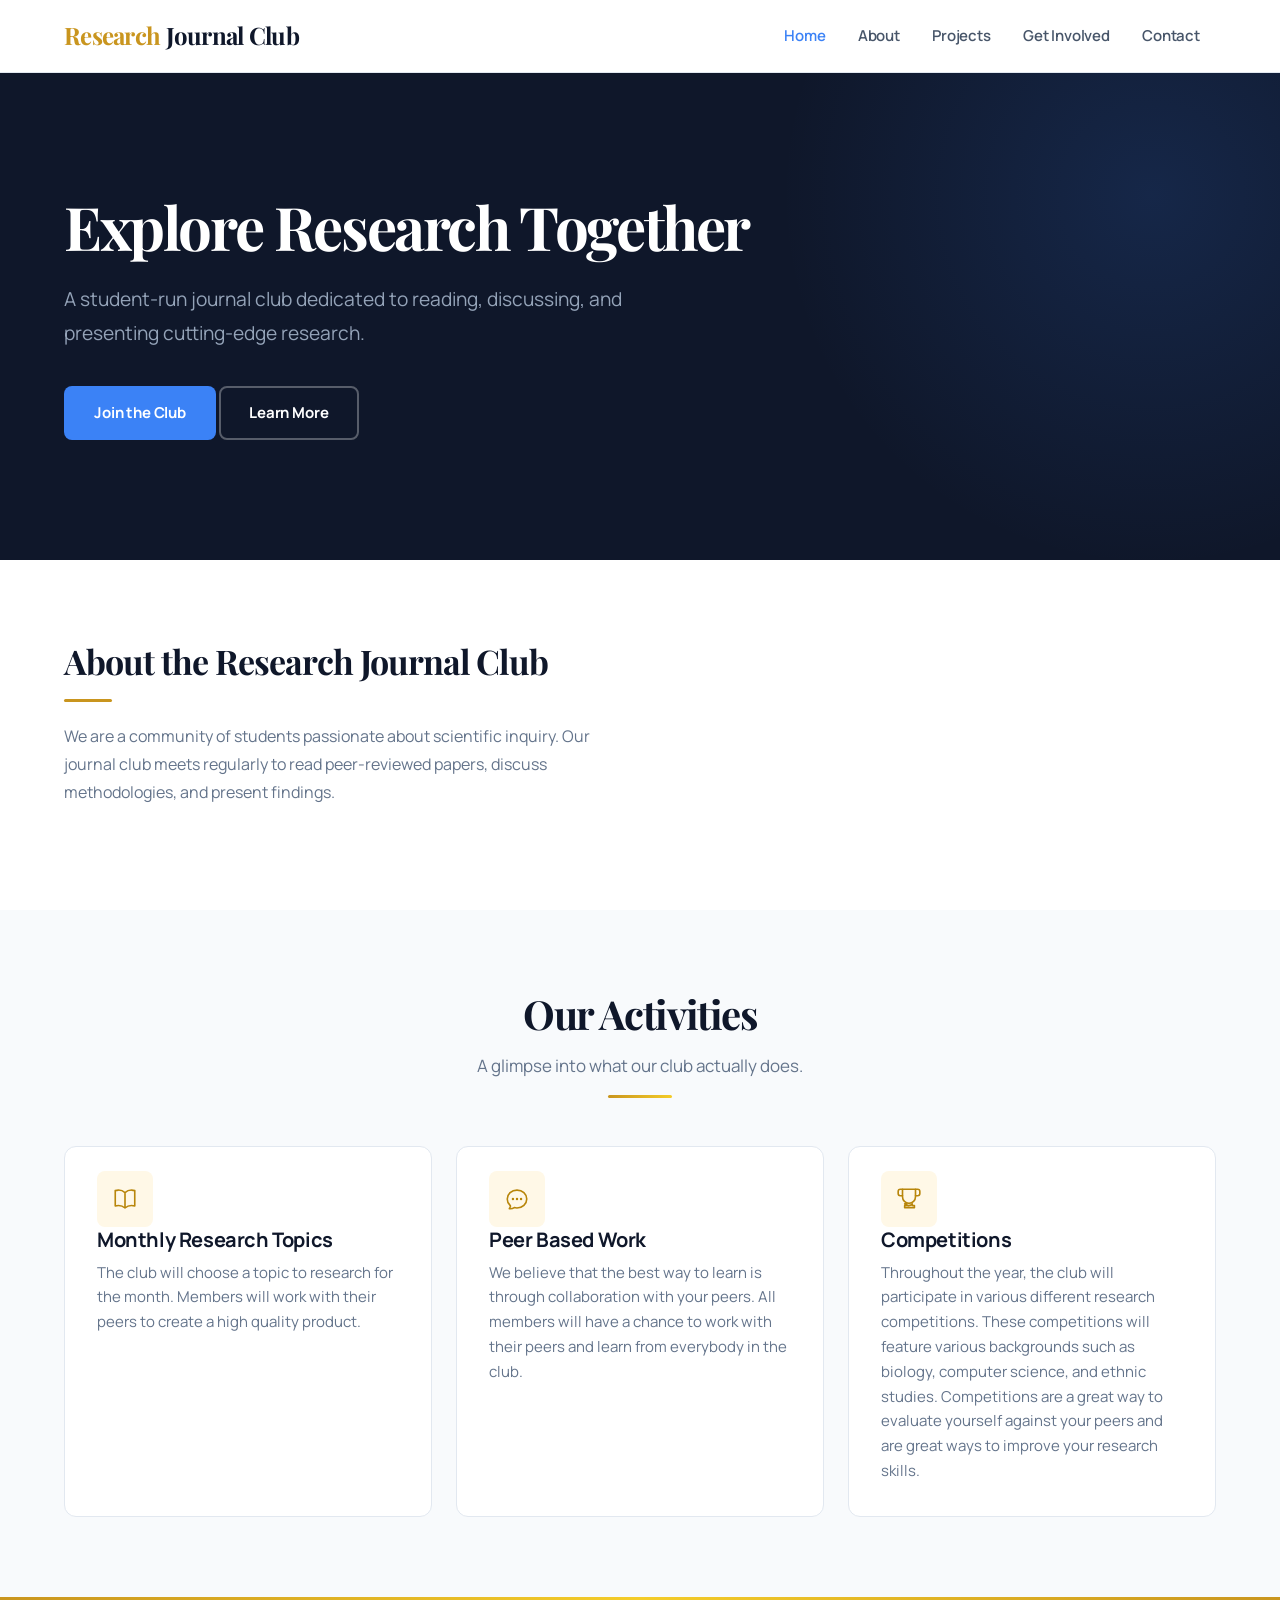
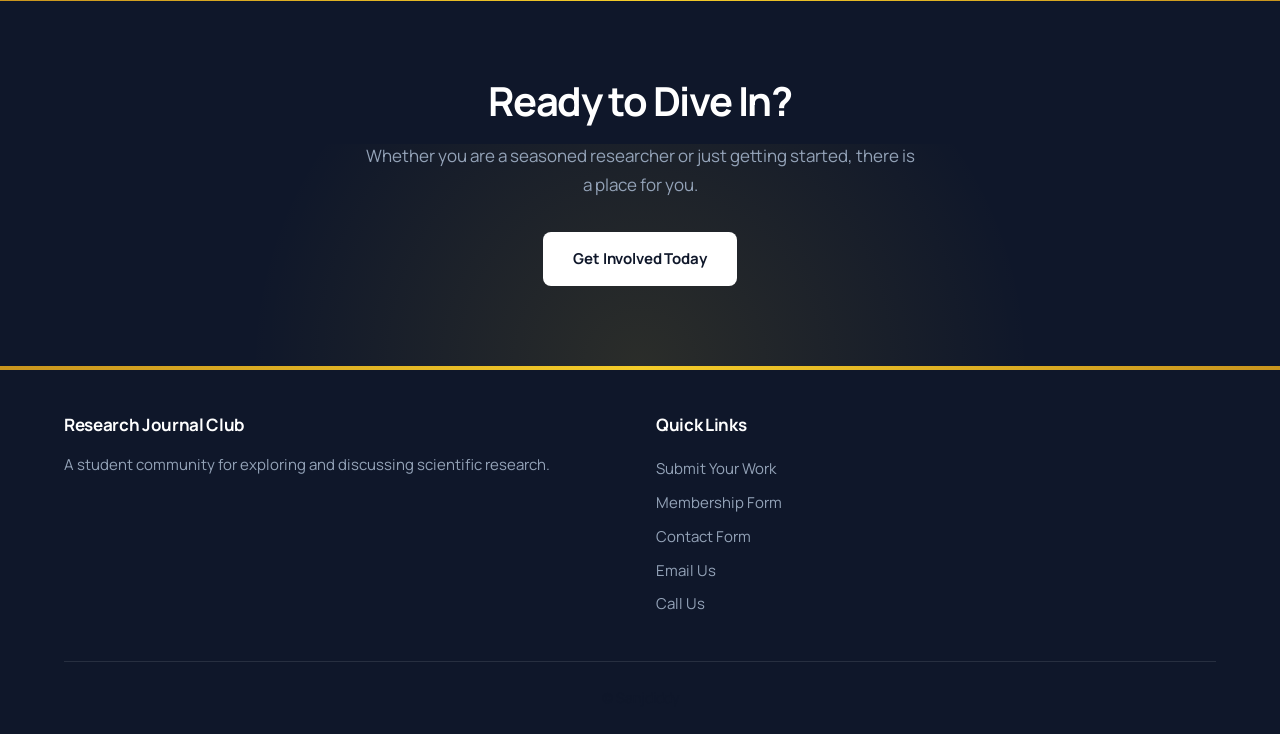
==== index.html @ c1b1b6e2 "Initial website" ====
<!DOCTYPE html>
<html lang="en">
<head>
  <meta charset="UTF-8">
  <meta name="viewport" content="width=device-width, initial-scale=1.0">
  <title>Research Journal Club — Home</title>
  <link rel="stylesheet" href="style.css">
  <link href="https://fonts.googleapis.com/css2?family=Manrope:wght@300;400;500;600;700;800&family=Playfair+Display:wght@600;700;800&display=swap" rel="stylesheet">
</head>
<body>
  <header class="site-header" id="siteHeader">
    <nav class="nav-container" aria-label="Main navigation">
      <div class="nav-brand"><a href="index.html"><span class="brand-research">Research</span> <span class="brand-club">Journal Club</span></a></div>
      <button class="mobile-menu-toggle" id="menuToggle" aria-label="Toggle navigation menu" aria-expanded="false">
        <span></span><span></span><span></span>
      </button>
      <ul class="nav-links" id="navLinks">
        <li><a href="index.html" class="active">Home</a></li>
        <li><a href="about.html">About</a></li>
        <li><a href="projects.html">Projects</a></li>
        <li><a href="get-involved.html">Get Involved</a></li>
        <li><a href="contact.html">Contact</a></li>
      </ul>
    </nav>
  </header>
  <main>
    <section class="hero hero-navy">
      <div class="container">
        <div class="hero-content">
          <h1 class="serif-heading">Explore Research Together</h1>
          <div class="gold-line"></div>
          <p>A student-run journal club dedicated to reading, discussing, and presenting cutting-edge research.</p>
          <a href="get-involved.html" class="btn btn-primary">Join the Club</a>
          <a href="about.html" class="btn btn-outline" style="border-color: rgba(255,255,255,0.3); color: #fff;">Learn More</a>
        </div>
      </div>
    </section>
    <section class="section">
      <div class="container">
        <div class="feature-row">
          <div class="feature-content">
            <h2 class="serif-heading">About the Research Journal Club</h2>
            <div class="gold-line"></div>
            <p>We are a community of students passionate about scientific inquiry. Our journal club meets regularly to read peer-reviewed papers, discuss methodologies, and present findings.</p>
          </div>
        </div>
      </div>
    </section>
    <section class="section section-alt">
      <div class="container">
        <div class="section-header"><h2 class="serif-heading">Our Activities</h2><p>A glimpse into what our club actually does.</p></div>
        <div class="cards-grid cards-3">
          <div class="card">
            <div class="card-icon"><svg xmlns="http://www.w3.org/2000/svg" fill="none" viewBox="0 0 24 24" stroke="currentColor" stroke-width="1.5"><path stroke-linecap="round" stroke-linejoin="round" d="M12 6.042A8.967 8.967 0 006 3.75c-1.052 0-2.062.18-3 .512v14.25A8.987 8.987 0 016 18c2.305 0 4.408.867 6 2.292m0-14.25a8.966 8.966 0 016-2.292c1.052 0 2.062.18 3 .512v14.25A8.987 8.987 0 0018 18a8.967 8.967 0 00-6 2.292m0-14.25v14.25"/></svg></div>
            <h3>Monthly Research Topics</h3>
            <p>The club will choose a topic to research for the month. Members will work with their peers to create a high quality product. </p>
          </div>
          <div class="card">
            <div class="card-icon"><svg xmlns="http://www.w3.org/2000/svg" fill="none" viewBox="0 0 24 24" stroke="currentColor" stroke-width="1.5"><path stroke-linecap="round" stroke-linejoin="round" d="M8.625 12a.375.375 0 11-.75 0 .375.375 0 01.75 0zm0 0H8.25m4.125 0a.375.375 0 11-.75 0 .375.375 0 01.75 0zm0 0H12m4.125 0a.375.375 0 11-.75 0 .375.375 0 01.75 0zm0 0h-.375M21 12c0 4.556-4.03 8.25-9 8.25a9.764 9.764 0 01-2.555-.337A5.972 5.972 0 015.41 20.97a5.969 5.969 0 01-.474-.065 4.48 4.48 0 00.978-2.025c.09-.457-.133-.901-.467-1.226C3.93 16.178 3 14.159 3 12c0-4.556 4.03-8.25 9-8.25s9 3.694 9 8.25z"/></svg></div>
            <h3>Peer Based Work</h3>
            <p>We believe that the best way to learn is through collaboration with your peers. All members will have a chance to work with their peers and learn from everybody in the club.</p>
          </div>
          <div class="card">
            <div class="card-icon"><svg xmlns="http://www.w3.org/2000/svg" fill="none" viewBox="0 0 24 24" stroke="currentColor" stroke-width="1.5"><path stroke-linecap="round" stroke-linejoin="round" d="M6 9H4a2 2 0 0 1-2-2V5a2 2 0 0 1 2-2h2"/><path stroke-linecap="round" stroke-linejoin="round" d="M18 9h2a2 2 0 0 0 2-2V5a2 2 0 0 0-2-2h-2"/><path stroke-linecap="round" stroke-linejoin="round" d="M6 3h12v7a6 6 0 0 1-12 0V3Z"/><path stroke-linecap="round" stroke-linejoin="round" d="M10 16.5v1.5H8v2h9v-2h-2v-1.5a4.5 4.5 0 0 1-7 0Z"/></svg></div>
            <h3>Competitions</h3>
            <p>Throughout the year, the club will participate in various different research competitions. These competitions will feature various backgrounds such as biology, computer science, and ethnic studies. Competitions are a great way to evaluate yourself against your peers and are great ways to improve your research skills.</p>
          </div>
        </div>
      </div>
    </section>
    <section class="cta-section">
      <div class="container">
        <h2>Ready to Dive In?</h2>
        <p>Whether you are a seasoned researcher or just getting started, there is a place for you.</p>
        <a href="get-involved.html" class="btn btn-white">Get Involved Today</a>
      </div>
    </section>
  </main>
  <footer class="site-footer">
    <div class="container">
      <div class="footer-grid cards-2">
        <div class="footer-col"><h4>Research Journal Club</h4><p style="font-size:0.938rem;color:var(--slate-400);line-height:1.7;">A student community for exploring and discussing scientific research.</p></div>
        <div class="footer-col"><h4>Quick Links</h4><a href="https://docs.google.com/forms/d/e/1FAIpQLSdiqnV3cC0em4yYWCjWFpfaemL8PCoftd0-HHiia-mF8Opkvw/viewform?usp=header" target="_blank" rel="noopener noreferrer">Submit Your Work</a><a href="https://docs.google.com/forms/d/e/1FAIpQLSd3scpPHXJg6j2N-tn0t7Pl6aq150WnOX9lQTNZ_n362Z5p2Q/viewform?usp=publish-editor" target="_blank" rel="noopener noreferrer">Membership Form</a><a href="https://docs.google.com/forms/d/e/1FAIpQLSfruUtHiaRtJwE3rYcjUU2Z2coV4j8yooAH_ouB8leFD3TGYA/viewform?usp=header" target="_blank" rel="noopener noreferrer">Contact Form</a><a href="mailto:researchjournalclubfhs@gmail.com">Email Us</a><a href="tel:+15106057849">Call Us</a></div>
      </div>
      <div class="footer-bottom"><p style="color:#0F172A;">&copy; Sanjdiddy</p></div>
    </div>
  </footer>
  <script src="script.js"></script>
</body>
</html>
---- style.css ----
:root {
  --navy-dark: #0F172A; --navy: #1E293B; --navy-light: #334155;
  --blue-primary: #3B82F6; --blue-hover: #2563EB; --blue-light: #EFF6FF; --blue-accent: #60A5FA;
  /* Gold accent (from USC Dornsife & ScienceSites) */
  --gold-primary: #C9951E; --gold-hover: #B8860B; --gold-light: #FFF8E7; --gold-accent: #F4CC29;
  --slate-50: #F8FAFC; --slate-100: #F1F5F9; --slate-200: #E2E8F0; --slate-300: #CBD5E1;
  --slate-400: #94A3B8; --slate-500: #64748B; --slate-600: #475569; --slate-800: #1E293B;
  --white: #FFFFFF; --text-primary: #1E293B; --text-secondary: #64748B; --text-light: #94A3B8;
  --border-color: #E2E8F0;
  --shadow-sm: 0 1px 2px rgba(0,0,0,0.05); --shadow-md: 0 4px 6px -1px rgba(0,0,0,0.1);
  --shadow-lg: 0 10px 15px -3px rgba(0,0,0,0.1); --shadow-xl: 0 20px 25px -5px rgba(0,0,0,0.1);
  --radius-sm: 4px; --radius-md: 8px; --radius-lg: 12px; --radius-full: 9999px;
  --transition: all 0.3s ease;
}
*, *::before, *::after { margin: 0; padding: 0; box-sizing: border-box; }
html { scroll-behavior: smooth; font-size: 16px; }
body {
  font-family: 'Manrope', -apple-system, BlinkMacSystemFont, 'Segoe UI', sans-serif;
  color: var(--text-primary); background: var(--white); line-height: 1.72;
  -webkit-font-smoothing: antialiased;
}
img { max-width: 100%; height: auto; display: block; }
a { color: inherit; text-decoration: none; }
.container { width: 100%; max-width: 1200px; margin: 0 auto; padding: 0 24px; }

/* Serif Heading Utility (Arc Institute style) */
.serif-heading { font-family: 'Playfair Display', Georgia, 'Times New Roman', serif; letter-spacing: -0.02em; line-height: 1.2; }

/* Header / Nav (USC Dornsife: gold/navy brand split) */
.site-header { position: sticky; top: 0; z-index: 1000; background: var(--white); border-bottom: 1px solid var(--border-color); transition: box-shadow 0.3s ease; }
.site-header.scrolled { box-shadow: var(--shadow-md); }
.nav-container { display: flex; align-items: center; justify-content: space-between; max-width: 1200px; margin: 0 auto; padding: 0 24px; height: 72px; }
.nav-brand a { font-family: 'Playfair Display', Georgia, serif; font-size: 1.5rem; font-weight: 700; letter-spacing: -0.03em; display: inline; }
.nav-brand .brand-research { color: var(--gold-primary); }
.nav-brand .brand-club { color: var(--navy-dark); }
.nav-links { display: flex; align-items: center; list-style: none; }
.nav-links a { padding: 8px 16px; font-size: 0.938rem; font-weight: 600; color: var(--slate-600); border-radius: var(--radius-sm); transition: var(--transition); margin-right: 4px; letter-spacing: -0.01em; }
.nav-links a:hover { color: var(--blue-primary); background: var(--blue-light); }
.nav-links a.active { color: var(--blue-primary); font-weight: 600; }
.nav-links a:last-child { margin-right: 0; }
.mobile-menu-toggle { display: none; flex-direction: column; gap: 5px; background: none; border: none; cursor: pointer; padding: 8px; }
.mobile-menu-toggle span { display: block; width: 24px; height: 2px; background: var(--navy-dark); transition: var(--transition); border-radius: 2px; }
.mobile-menu-toggle.active span:nth-child(1) { transform: rotate(45deg) translate(5px, 5px); }
.mobile-menu-toggle.active span:nth-child(2) { opacity: 0; }
.mobile-menu-toggle.active span:nth-child(3) { transform: rotate(-45deg) translate(5px, -5px); }

/* Buttons */
.btn { display: inline-flex; align-items: center; gap: 8px; padding: 12px 28px; font-size: 0.938rem; font-weight: 700; border-radius: var(--radius-md); cursor: pointer; transition: var(--transition); border: 2px solid transparent; text-align: center; justify-content: center; letter-spacing: -0.01em; }
.btn-primary { background: var(--blue-primary); color: var(--white); }
.btn-primary:hover { background: var(--blue-hover); transform: translateY(-1px); box-shadow: var(--shadow-md); }
.btn-outline { background: transparent; border-color: var(--blue-primary); color: var(--blue-primary); }
.btn-outline:hover { background: var(--blue-primary); color: var(--white); }
.btn-white { background: var(--white); color: var(--navy-dark); }
.btn-white:hover { background: var(--slate-100); }
/* Gold button variants */
.btn-gold { background: var(--gold-primary); color: var(--navy-dark); }
.btn-gold:hover { background: var(--gold-hover); transform: translateY(-2px); box-shadow: 0 4px 12px rgba(201,149,30,0.35); }
.btn-outline-gold { background: transparent; border-color: var(--gold-primary); color: var(--gold-hover); }
.btn-outline-gold:hover { background: var(--gold-primary); color: var(--navy-dark); }

/* Hero */
.hero { padding: 120px 0; }
.hero-navy { background: var(--navy-dark); color: var(--white); position: relative; overflow: hidden; }
.hero-navy::before { content:''; position:absolute; top:-50%; right:-20%; width:60%; height:150%; background: radial-gradient(circle, rgba(59,130,246,0.15) 0%, transparent 70%); pointer-events:none; }
.hero-content { max-width: 720px; position: relative; z-index: 1; }
.hero h1 { font-size: 3.75rem; letter-spacing: -0.04em; margin-bottom: 24px; line-height: 1.1; }
.hero p { font-size: 1.2rem; color: var(--slate-400); max-width: 600px; margin-bottom: 36px; line-height: 1.75; }

/* Page Hero */
.page-hero { padding: 80px 0; background: var(--slate-50); text-align: center; }
.page-hero h1 { font-size: 3rem; color: var(--navy-dark); letter-spacing: -0.04em; margin-bottom: 16px; line-height: 1.15; }
.page-hero p { font-size: 1.125rem; color: var(--text-secondary); max-width: 640px; margin: 0 auto; line-height: 1.65; }

/* Section Base */
.section { padding: 80px 0; }
.section-alt { background: var(--slate-50); }
.section-header { text-align: center; margin-bottom: 48px; }
.section-header h2 { font-size: 2.5rem; color: var(--navy-dark); letter-spacing: -0.035em; margin-bottom: 14px; line-height: 1.2; }
.section-header p { font-size: 1.063rem; color: var(--text-secondary); max-width: 560px; margin: 0 auto; line-height: 1.6; }

/* Cards */
.cards-grid { display: grid; gap: 24px; }
.cards-3 { grid-template-columns: repeat(3, 1fr); }
.cards-2 { grid-template-columns: repeat(2, 1fr); }
.card { background: var(--white); border: 1px solid var(--border-color); border-radius: var(--radius-lg); padding: 24px 32px 32px; transition: var(--transition); }
.card h3 { font-size: 1.25rem; color: var(--navy-dark); margin-bottom: 8px; letter-spacing: -0.02em; line-height: 1.3; }
.card p { font-size: 0.938rem; color: var(--text-secondary); line-height: 1.65; }
.card:hover { transform: translateY(-4px); box-shadow: var(--shadow-lg); border-color: var(--blue-accent); }

/* Feature Row */
.feature-row { display: grid; gap: 48px; align-items: center; margin-bottom: 64px; }
.feature-row:last-child { margin-bottom: 0; }
.feature-row.reverse .feature-content { order: 2; }
.feature-row.reverse .feature-image { order: 1; }
.feature-content h2 { font-family: 'Playfair Display', Georgia, serif; font-size: 2.125rem; color: var(--navy-dark); margin-bottom: 16px; letter-spacing: -0.03em; line-height: 1.25; }
/* Gold line under feature title */
.feature-content .gold-line { width: 48px; height: 3px; background: var(--gold-primary); border-radius: 2px; margin-bottom: 20px; }
.feature-content p { color: var(--text-secondary); font-size: 1rem; line-height: 1.75; margin-bottom: 24px; }

/* Mission Vision Section - Image Column */
.mission-feature-row { grid-template-columns: 1fr 1fr; gap: 100px; }
.mission-image-col { display: flex; flex-direction: column; align-items: center; justify-content: center; padding: 24px; }
.mission-image { width: 100%; max-width: 520px; height: auto; border-radius: var(--radius-lg); box-shadow: var(--shadow-lg); object-fit: cover; }
.mission-image-caption { text-align: center; font-family: 'Manrope', -apple-system, BlinkMacSystemFont, 'Segoe UI', sans-serif; font-size: 0.938rem; color: var(--text-secondary); line-height: 1.7; margin-top: 16px; max-width: 480px; }

/* Placeholders */
.img-placeholder, .feature-image-placeholder { background: linear-gradient(135deg, var(--slate-100), var(--slate-200)); border-radius: var(--radius-lg); display: flex; align-items: center; justify-content: center; color: var(--text-light); font-size: 0.875rem; }

/* Badges / Tags (Arc Institute publication badges) */
.badge-row { display: flex; gap: 8px; align-items: center; flex-wrap: wrap; margin-bottom: 16px; }
.badge-pill { display: inline-flex; align-items: center; gap: 6px; padding: 4px 12px; font-size: 0.813rem; font-weight: 600; border-radius: var(--radius-full); letter-spacing: 0.02em; text-transform: uppercase; }
.badge-gold { background: var(--gold-light); color: var(--gold-hover); }
.badge-blue { background: var(--blue-light); color: var(--blue-primary); }
.badge-outline { border: 1px solid var(--border-color); color: var(--text-secondary); background: transparent; }

/* Steps (with gold gradient number) */
.steps { counter-reset: step; }
.step-item { position: relative; padding-left: 64px; }
.step-number { position: absolute; left: 0; top: 0; width: 44px; height: 44px; background: linear-gradient(135deg, var(--gold-primary), var(--gold-accent)); color: var(--navy-dark); border-radius: var(--radius-full); display: flex; align-items: center; justify-content: center; font-weight: 700; font-size: 1.125rem; }
.step-item h3 { font-size: 1.188rem; color: var(--navy-dark); margin-bottom: 8px; letter-spacing: -0.02em; line-height: 1.4; font-weight: 700; }
.step-item p { color: var(--text-secondary); font-size: 0.938rem; line-height: 1.6; }

/* CTA */
.cta-section { background: var(--navy-dark); padding: 80px 0; text-align: center; color: var(--white); }
.cta-section h2 { font-size: 2.5rem; margin-bottom: 16px; letter-spacing: -0.035em; line-height: 1.2; }
.cta-section p { color: var(--slate-400); max-width: 560px; margin: 0 auto 32px; font-size: 1.063rem; line-height: 1.75; }

/* Footer */
.site-footer { background: var(--navy-dark); color: var(--slate-400); padding: 48px 0 24px; }
.footer-grid { display: grid; gap: 32px; margin-bottom: 40px; }
.footer-col h4 { color: var(--white); font-size: 1.063rem; font-weight: 700; margin-bottom: 16px; letter-spacing: -0.02em; line-height: 1.3; }
.footer-col a { display: block; padding: 4px 0; font-size: 0.938rem; color: var(--slate-400); transition: var(--transition); }
.footer-col a:hover { color: var(--gold-accent); }
.footer-bottom { border-top: 1px solid rgba(255,255,255,0.1); padding-top: 24px; text-align: center; font-size: 0.875rem; }

/* ============================================================
   RESPONSIVE DESIGN — fluid typography & mobile-first breakpoints
   Targets: phones (320–480px), large phones / small tablets (481–768px)
           iPads / landscape phones (769–1024px), laptops+ (1025px+)
   ============================================================ */

/* -- Large phones & small tablets (max 768px) -- */
@media (max-width: 768px) {
  /* Fluid hero heading — scales down from ~3.75rem to ~2.5rem */
  .hero    { padding: 60px 0; }
  .hero h1 { font-size: clamp(2rem, 5vw, 2.75rem); letter-spacing: -0.03em; }
  .hero p  { font-size: 1rem; margin-bottom: 28px; }

  /* Page hero */
  .page-hero { padding: 48px 0 56px; }
  .page-hero h1 { font-size: clamp(1.75rem, 4vw, 2.25rem); letter-spacing: -0.03em; }
  .page-hero p  { font-size: 1rem; }

  /* Sections */
  .section    { padding: 48px 0; }
  .section-header h2,
  .feature-content h2 { font-size: clamp(1.5rem, 3.5vw, 1.875rem); }

  /* Feature rows stack on small screens */
  .feature-row,
  .feature-row.reverse { grid-template-columns: 1fr; gap: 24px; }
  .feature-row.reverse .feature-content,
  .feature-row.reverse .feature-image { order: unset; }
  .feature-content p  { font-size: 0.938rem; margin-bottom: 16px; }

  /* Cards — single column */
  .cards-3, .cards-2 { grid-template-columns: 1fr; }
  .card               { padding: 20px 24px 28px; }

  /* Footer */
  .footer-grid    { gap: 24px; }
  .btn            { width: 100%; justify-content: center; }

  /* Buttons — bigger tap targets on touch devices */
  .btn      { padding: 14px 28px; min-height: 48px; }

  /* Section header smaller subtitle */
  .section-header p    { font-size: 0.938rem; max-width: 100%; }
}

/* -- iPads & large phones / landscape (max 1024px) -- */
@media (max-width: 1024px) and (min-width: 769px) {
  /* Cards go to 2 columns on tablets */
  .cards-3     { grid-template-columns: repeat(2, 1fr); }

  /* Slightly reduced section padding for tablet */
  .section     { padding: 56px 0; }
  .hero        { padding: 80px 0; }
  .hero h1     { font-size: clamp(2rem, 3.5vw, 3rem); }
  .page-hero   { padding: 64px 0; }
  .page-hero h1 { font-size: clamp(1.75rem, 3vw, 2.75rem); }

  /* Footer keeps 2 columns on tablets */
  .footer-grid    { grid-template-columns: repeat(2, 1fr); }

  /* Feature rows stay stacked */
  .feature-row,
  .feature-row.reverse { grid-template-columns: 1fr; gap: 32px; }
}

/* -- Laptops & desktops (min 1025px) — keep original defaults -- */
@media (min-width: 1025px) {
  .cards-3     { grid-template-columns: repeat(3, 1fr); }
  .feature-row,
  .feature-row.reverse { grid-template-columns: 1fr 1fr; gap: 48px; }
}

/* -- Phones (max 480px) — tighter spacing & smaller type -- */
@media (max-width: 480px) {
  .container              { padding: 0 16px; }
  .hero                   { padding: 48px 0 56px; }
  .hero h1                { font-size: clamp(1.75rem, 6vw, 2.25rem); }
  .page-hero              { padding: 36px 0 44px; }
  .page-hero h1           { font-size: clamp(1.5rem, 5vw, 2rem); }
  .section                { padding: 36px 0; }
  .section-header         { margin-bottom: 28px; }
  .section-header h2      { font-size: clamp(1.375rem, 4vw, 1.625rem); }
  .cta-section            { padding: 48px 0; }
  .cta-section h2         { font-size: clamp(1.5rem, 5vw, 2rem); }
  .cta-section p          { font-size: 0.938rem; margin-bottom: 24px; }
  .site-footer            { padding: 32px 0 16px; }
  .footer-grid            { grid-template-columns: 1fr; gap: 20px; }
  .footer-bottom          { padding-top: 16px; }
  .card                   { padding: 16px 20px 24px; }
  .card h3                { font-size: 1.125rem; margin-bottom: 6px; }
  .feature-content h2     { font-size: clamp(1.375rem, 4vw, 1.625rem); margin-bottom: 10px; }
  .feature-row            { gap: 20px; margin-bottom: 48px; }

  /* Nav menu tighter on very small phones */
  .nav-links              { padding: 24px 16px; gap: 2px; }
  .hero p                 { font-size: 0.938rem; max-width: 100%; margin-bottom: 24px; }
}

/* -- Very small phones (max 360px) — ultra compact -- */
@media (max-width: 360px) {
  .container              { padding: 0 12px; }
  .hero                   { padding: 36px 0 44px; }
  .hero h1                { font-size: clamp(1.5rem, 7vw, 2rem); }
  .page-hero h1           { font-size: 1.375rem; }
  .section-header h2      { font-size: 1.375rem; }
  .cta-section h2         { font-size: 1.375rem; }
  .card                   { padding: 14px 16px 20px; }
  .btn                    { width: 100%; padding: 12px 20px; font-size: 0.875rem; }
}

@media (max-width: 992px) {
  /* Hide desktop horizontal nav on smaller screens */
  .nav-links { display: none !important; }

  /* Mobile dropdown panel below navbar */
  .nav-links.open {
    display: flex !important;
    position: fixed;
    top: 72px;
    left: 0;
    right: 0;
    background: var(--white);
    flex-direction: column;
    align-items: stretch;
    padding: 8px 0;
    gap: 2px;
    box-shadow: 0 8px 30px rgba(0, 0, 0, 0.12);
    z-index: 999;
    max-height: calc(100vh - 72px);
    overflow-y: auto;
    -webkit-overflow-scrolling: touch;
    animation: slideDown 0.3s ease forwards;
  }

  .nav-links a {
    font-size: 1rem;
    padding: 14px 28px;
    width: 100%;
    text-align: center;
    letter-spacing: -0.01em;
  }

  /* Show hamburger button */
  .mobile-menu-toggle { display: flex; z-index: 1001; }
}

@keyframes slideDown {
  from { opacity: 0; transform: translateY(-8px); }
  to   { opacity: 1; transform: translateY(0); }
}

body.menu-open { overflow: hidden; }
/* Card Icon (clean SVG illustration boxes — from Columbia Sites) */
.card-icon { width: 56px; height: 56px; border-radius: var(--radius-md); background: var(--gold-light); color: var(--gold-hover); display: flex; align-items: center; justify-content: center; flex-shrink: 0; }
.card-icon svg { width: 26px; height: 26px; }

/* Card gold top border reveal on hover */
.card { position: relative; overflow: hidden; }
.card::before { content: ''; position: absolute; top: 0; left: 0; right: 0; height: 3px; background: linear-gradient(90deg, var(--gold-primary), var(--gold-accent)); transform: scaleX(0); transform-origin: left; transition: transform 0.35s ease; z-index: 1; }
.card:hover::before { transform: scaleX(1); }

/* Hero serif headings */
.hero h1 { font-family: 'Playfair Display', Georgia, serif; }

/* Page hero serif heading */
.page-hero h1 { font-family: 'Playfair Display', Georgia, serif; }

/* Section header serif heading with gold divider */
.section-header { position: relative; }
.section-header h2 { font-family: 'Playfair Display', Georgia, serif; }
.section-header::after { content: ''; display: block; width: 64px; height: 3px; background: linear-gradient(90deg, var(--gold-primary), var(--gold-accent)); margin: 16px auto 0; border-radius: 2px; }

/* CTA with gold gradient top bar */
.cta-section { position: relative; overflow: hidden; }
.cta-section::before { content: ''; position: absolute; top: 0; left: 0; right: 0; height: 4px; background: linear-gradient(90deg, var(--gold-primary), var(--gold-accent), var(--gold-primary)); }
.cta-section .container { position: relative; z-index: 1; }
.cta-section::after { content: ''; position: absolute; bottom: -60%; left: 50%; transform: translateX(-50%); width: 80%; height: 120%; background: radial-gradient(circle, rgba(244,204,41,0.12) 0%, transparent 70%); pointer-events: none; }

/* Footer with gold top bar */
.site-footer { position: relative; overflow: hidden; }
.site-footer::before { content: ''; position: absolute; top: 0; left: 0; right: 0; height: 4px; background: linear-gradient(90deg, var(--gold-primary), var(--gold-accent), var(--gold-primary)); }

/* Badge for dark backgrounds */
.badge-light { border: 1px solid rgba(255,255,255,0.35); color: var(--slate-300); background: rgba(255,255,255,0.06); }

/* =========================================
   Research Ideas Section Styling
   ========================================= */
.research-ideas-list {
  display: flex;
  flex-direction: column;
  gap: 0;
  max-width: 900px;
  margin: 0 auto;
}

.research-idea-card {
  display: flex;
  align-items: flex-start;
  gap: 28px;
  padding: 32px 36px;
  background: var(--white);
  border-radius: var(--radius-lg);
  transition: var(--transition);
}

.research-idea-card:hover {
  background: var(--slate-50);
  box-shadow: var(--shadow-md);
}

.research-idea-right-image {
  flex-shrink: 0;
  width: 200px;
  height: 260px;
  object-fit: cover;
  border-radius: var(--radius-md);
  box-shadow: var(--shadow-md);
}

.research-idea-images-stack {
  display: flex;
  flex-direction: column;
  gap: 16px;
  flex-shrink: 0;
  width: 200px;
}

.research-idea-number {
  flex-shrink: 0;
  width: 64px;
  height: 64px;
  display: flex;
  align-items: center;
  justify-content: center;
  font-family: 'Playfair Display', Georgia, serif;
  font-size: 2rem;
  font-weight: 800;
  color: var(--gold-primary);
  border: 2px dashed var(--gold-primary);
  border-radius: var(--radius-md);
  line-height: 1;
}

.research-idea-content {
  flex: 1;
  min-width: 0;
}

.research-idea-title {
  font-family: 'Playfair Display', Georgia, serif;
  font-size: 1.375rem;
  font-weight: 700;
  color: var(--navy-dark);
  margin-bottom: 12px;
  line-height: 1.35;
}

.research-idea-image {
  width: 100%;
  max-width: 100%;
  height: auto;
  border-radius: var(--radius-md);
  margin-bottom: 16px;
  object-fit: cover;
}

.prompts-label {
  font-weight: 700;
  font-size: 0.938rem;
  color: var(--navy-dark);
  margin-bottom: 8px;
}

.prompts-list {
  list-style: none;
  padding-left: 0;
  margin: 0;
}

.prompts-list li {
  position: relative;
  padding-left: 22px;
  margin-bottom: 10px;
  font-size: 0.938rem;
  color: var(--text-secondary);
  line-height: 1.65;
}

.prompts-list li::before {
  content: '◆';
  position: absolute;
  left: 0;
  top: 0;
  color: var(--gold-primary);
  font-size: 0.55rem;
  line-height: 1.72;
}

.research-idea-separator {
  height: 28px;
  margin: 0 36px;
  position: relative;
}

.research-idea-separator::before {
  content: '';
  position: absolute;
  left: 0;
  right: 50%;
  top: 50%;
  height: 2px;
  background-image: repeating-linear-gradient(
    to right,
    var(--gold-primary) 0,
    var(--gold-primary) 10px,
    transparent 10px,
    transparent 18px
  );
}

@media (max-width: 768px) {
  .research-idea-card {
    flex-direction: column;
    gap: 16px;
    padding: 24px 20px;
  }

  .research-idea-number {
    width: 52px;
    height: 52px;
    font-size: 1.5rem;
  }

  .research-idea-title {
    font-size: 1.188rem;
  }

  .prompts-list li {
    font-size: 0.875rem;
  }

  .research-idea-separator {
    padding: 0 20px;
  }
}
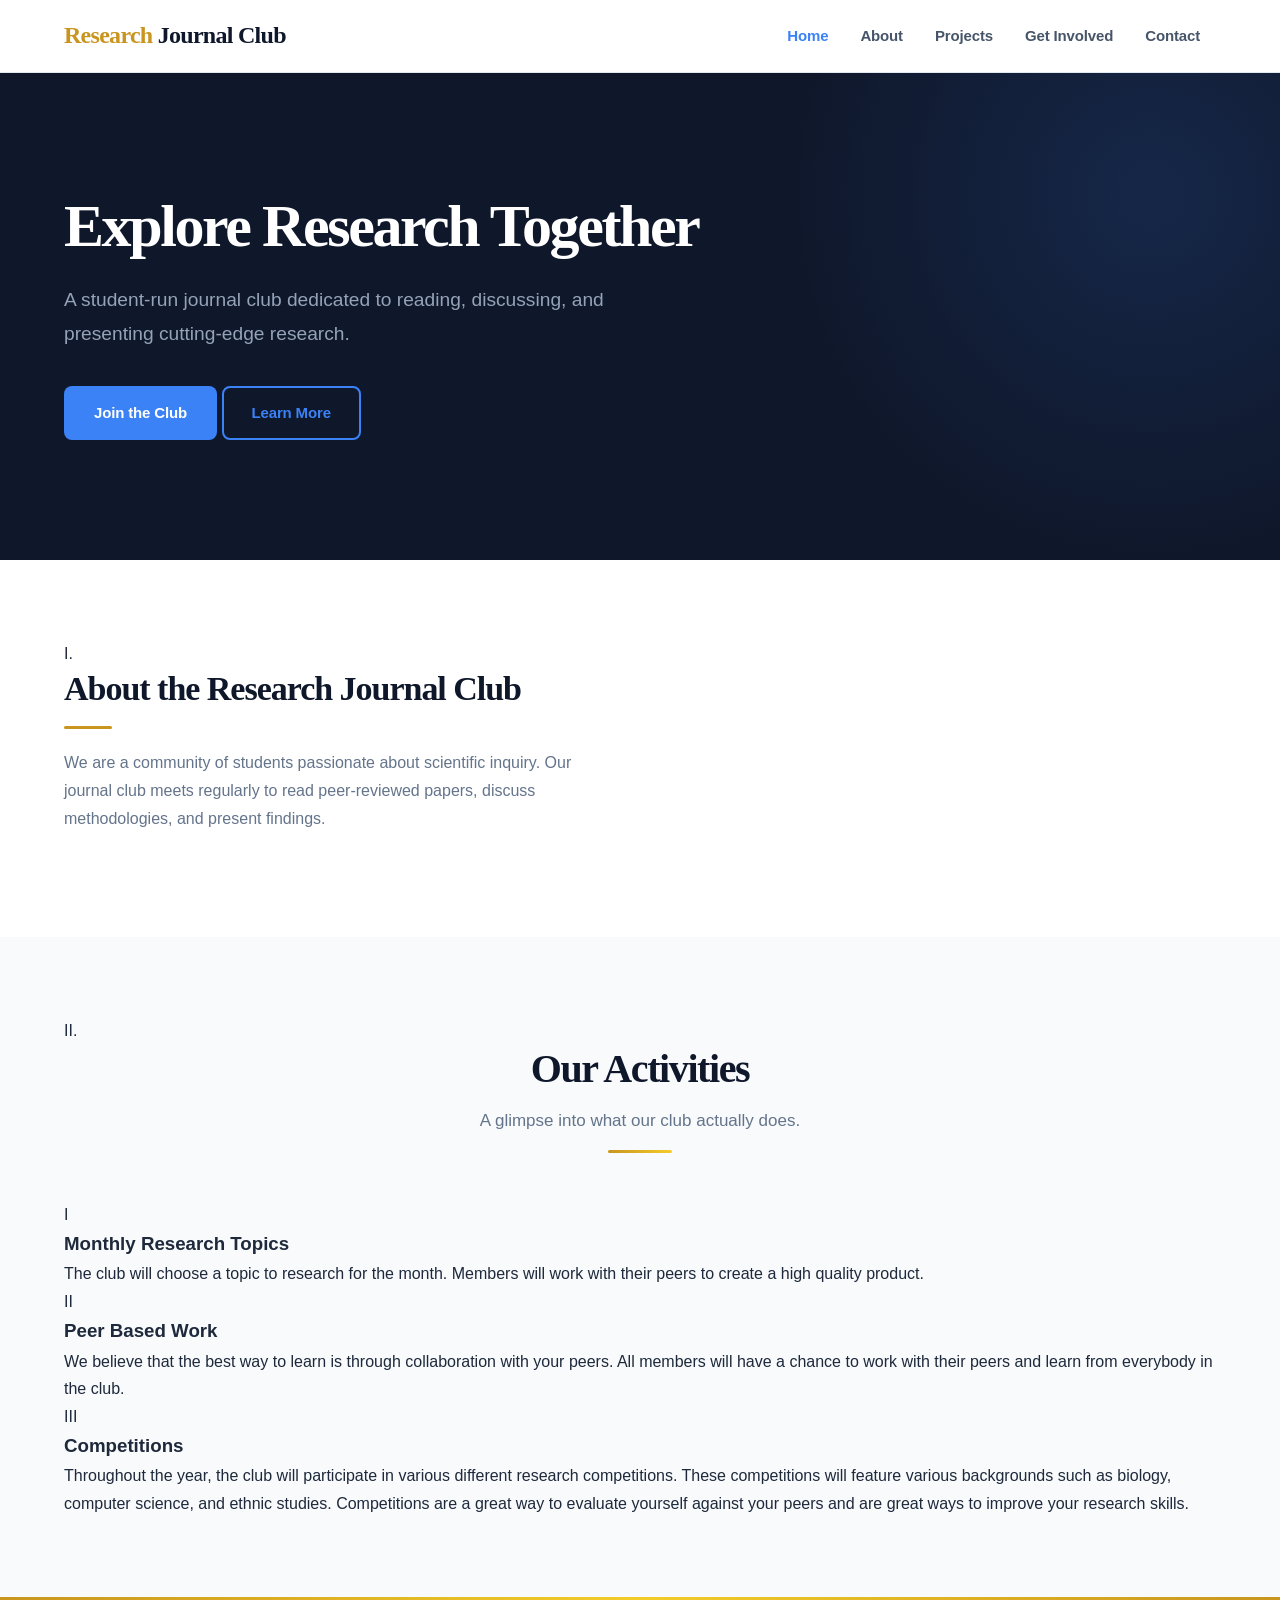
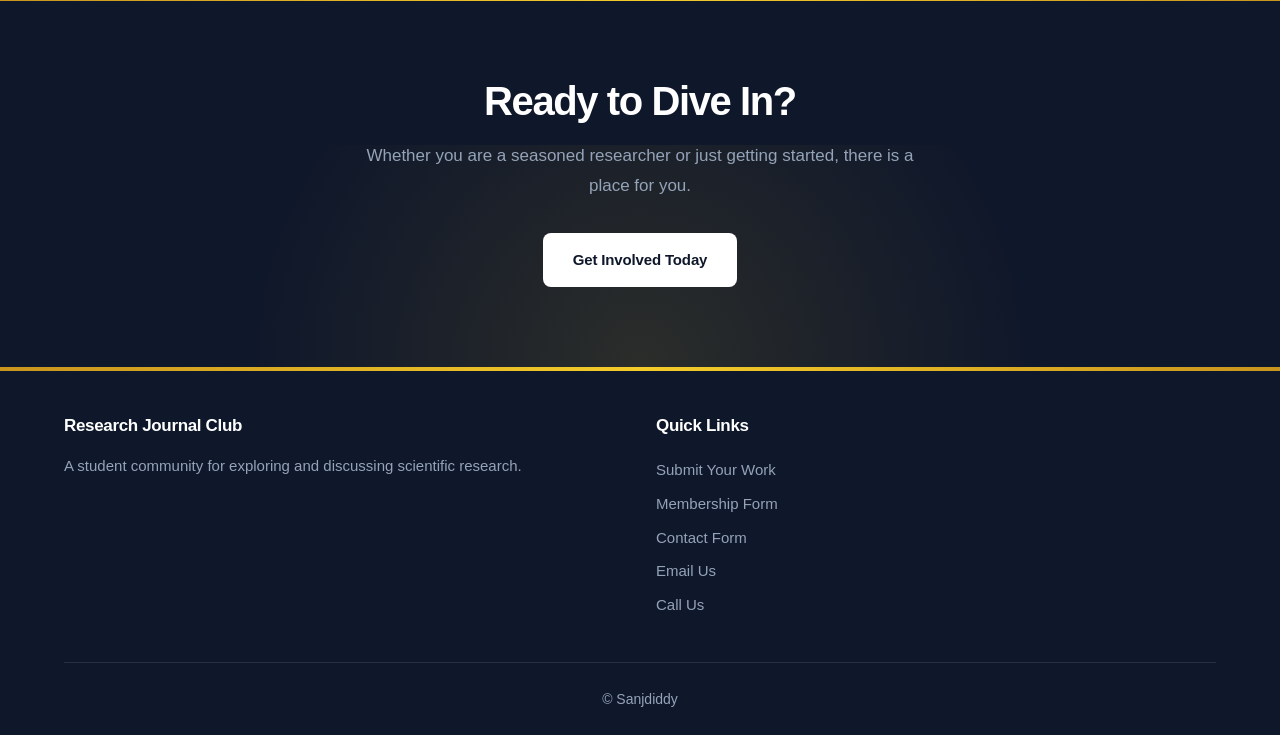
==== commit 62b93c7d: "Replace font link and update button styles" ====
--- a/index.html
+++ b/index.html
@@ -5,7 +5,7 @@
   <meta name="viewport" content="width=device-width, initial-scale=1.0">
   <title>Research Journal Club — Home</title>
   <link rel="stylesheet" href="style.css">
-  <link href="https://fonts.googleapis.com/css2?family=Manrope:wght@300;400;500;600;700;800&family=Playfair+Display:wght@600;700;800&display=swap" rel="stylesheet">
+  <link href="https://fonts.googleapis.com/css2?family=Fraunces:ital,wght@0,400;0,500;0,600;0,700;0,900;1,500;1,600&family=Source+Serif+4:ital,wght@0,400;0,500;0,600;0,700;1,400&family=IBM+Plex+Mono:wght@400;500;600&display=swap" rel="stylesheet">
 </head>
 <body>
   <header class="site-header" id="siteHeader">
@@ -31,7 +31,7 @@
           <div class="gold-line"></div>
           <p>A student-run journal club dedicated to reading, discussing, and presenting cutting-edge research.</p>
           <a href="get-involved.html" class="btn btn-primary">Join the Club</a>
-          <a href="about.html" class="btn btn-outline" style="border-color: rgba(255,255,255,0.3); color: #fff;">Learn More</a>
+          <a href="about.html" class="btn btn-outline">Learn More</a>
         </div>
       </div>
     </section>
@@ -39,6 +39,7 @@
       <div class="container">
         <div class="feature-row">
           <div class="feature-content">
+            <span class="section-numeral">I.</span>
             <h2 class="serif-heading">About the Research Journal Club</h2>
             <div class="gold-line"></div>
             <p>We are a community of students passionate about scientific inquiry. Our journal club meets regularly to read peer-reviewed papers, discuss methodologies, and present findings.</p>
@@ -48,22 +49,29 @@
     </section>
     <section class="section section-alt">
       <div class="container">
+        <span class="section-numeral">II.</span>
         <div class="section-header"><h2 class="serif-heading">Our Activities</h2><p>A glimpse into what our club actually does.</p></div>
-        <div class="cards-grid cards-3">
-          <div class="card">
-            <div class="card-icon"><svg xmlns="http://www.w3.org/2000/svg" fill="none" viewBox="0 0 24 24" stroke="currentColor" stroke-width="1.5"><path stroke-linecap="round" stroke-linejoin="round" d="M12 6.042A8.967 8.967 0 006 3.75c-1.052 0-2.062.18-3 .512v14.25A8.987 8.987 0 016 18c2.305 0 4.408.867 6 2.292m0-14.25a8.966 8.966 0 016-2.292c1.052 0 2.062.18 3 .512v14.25A8.987 8.987 0 0018 18a8.967 8.967 0 00-6 2.292m0-14.25v14.25"/></svg></div>
-            <h3>Monthly Research Topics</h3>
-            <p>The club will choose a topic to research for the month. Members will work with their peers to create a high quality product. </p>
+        <div class="index-list">
+          <div class="index-item">
+            <span class="index-marker">I</span>
+            <div class="index-body">
+              <h3>Monthly Research Topics</h3>
+              <p>The club will choose a topic to research for the month. Members will work with their peers to create a high quality product. </p>
+            </div>
           </div>
-          <div class="card">
-            <div class="card-icon"><svg xmlns="http://www.w3.org/2000/svg" fill="none" viewBox="0 0 24 24" stroke="currentColor" stroke-width="1.5"><path stroke-linecap="round" stroke-linejoin="round" d="M8.625 12a.375.375 0 11-.75 0 .375.375 0 01.75 0zm0 0H8.25m4.125 0a.375.375 0 11-.75 0 .375.375 0 01.75 0zm0 0H12m4.125 0a.375.375 0 11-.75 0 .375.375 0 01.75 0zm0 0h-.375M21 12c0 4.556-4.03 8.25-9 8.25a9.764 9.764 0 01-2.555-.337A5.972 5.972 0 015.41 20.97a5.969 5.969 0 01-.474-.065 4.48 4.48 0 00.978-2.025c.09-.457-.133-.901-.467-1.226C3.93 16.178 3 14.159 3 12c0-4.556 4.03-8.25 9-8.25s9 3.694 9 8.25z"/></svg></div>
-            <h3>Peer Based Work</h3>
-            <p>We believe that the best way to learn is through collaboration with your peers. All members will have a chance to work with their peers and learn from everybody in the club.</p>
+          <div class="index-item">
+            <span class="index-marker">II</span>
+            <div class="index-body">
+              <h3>Peer Based Work</h3>
+              <p>We believe that the best way to learn is through collaboration with your peers. All members will have a chance to work with their peers and learn from everybody in the club.</p>
+            </div>
           </div>
-          <div class="card">
-            <div class="card-icon"><svg xmlns="http://www.w3.org/2000/svg" fill="none" viewBox="0 0 24 24" stroke="currentColor" stroke-width="1.5"><path stroke-linecap="round" stroke-linejoin="round" d="M6 9H4a2 2 0 0 1-2-2V5a2 2 0 0 1 2-2h2"/><path stroke-linecap="round" stroke-linejoin="round" d="M18 9h2a2 2 0 0 0 2-2V5a2 2 0 0 0-2-2h-2"/><path stroke-linecap="round" stroke-linejoin="round" d="M6 3h12v7a6 6 0 0 1-12 0V3Z"/><path stroke-linecap="round" stroke-linejoin="round" d="M10 16.5v1.5H8v2h9v-2h-2v-1.5a4.5 4.5 0 0 1-7 0Z"/></svg></div>
-            <h3>Competitions</h3>
-            <p>Throughout the year, the club will participate in various different research competitions. These competitions will feature various backgrounds such as biology, computer science, and ethnic studies. Competitions are a great way to evaluate yourself against your peers and are great ways to improve your research skills.</p>
+          <div class="index-item">
+            <span class="index-marker">III</span>
+            <div class="index-body">
+              <h3>Competitions</h3>
+              <p>Throughout the year, the club will participate in various different research competitions. These competitions will feature various backgrounds such as biology, computer science, and ethnic studies. Competitions are a great way to evaluate yourself against your peers and are great ways to improve your research skills.</p>
+            </div>
           </div>
         </div>
       </div>
@@ -82,7 +90,7 @@
         <div class="footer-col"><h4>Research Journal Club</h4><p style="font-size:0.938rem;color:var(--slate-400);line-height:1.7;">A student community for exploring and discussing scientific research.</p></div>
         <div class="footer-col"><h4>Quick Links</h4><a href="https://docs.google.com/forms/d/e/1FAIpQLSdiqnV3cC0em4yYWCjWFpfaemL8PCoftd0-HHiia-mF8Opkvw/viewform?usp=header" target="_blank" rel="noopener noreferrer">Submit Your Work</a><a href="https://docs.google.com/forms/d/e/1FAIpQLSd3scpPHXJg6j2N-tn0t7Pl6aq150WnOX9lQTNZ_n362Z5p2Q/viewform?usp=publish-editor" target="_blank" rel="noopener noreferrer">Membership Form</a><a href="https://docs.google.com/forms/d/e/1FAIpQLSfruUtHiaRtJwE3rYcjUU2Z2coV4j8yooAH_ouB8leFD3TGYA/viewform?usp=header" target="_blank" rel="noopener noreferrer">Contact Form</a><a href="mailto:researchjournalclubfhs@gmail.com">Email Us</a><a href="tel:+15106057849">Call Us</a></div>
       </div>
-      <div class="footer-bottom"><p style="color:#0F172A;">&copy; Sanjdiddy</p></div>
+      <div class="footer-bottom"><p style="color:var(--ink);">&copy; Sanjdiddy</p></div>
     </div>
   </footer>
   <script src="script.js"></script>
